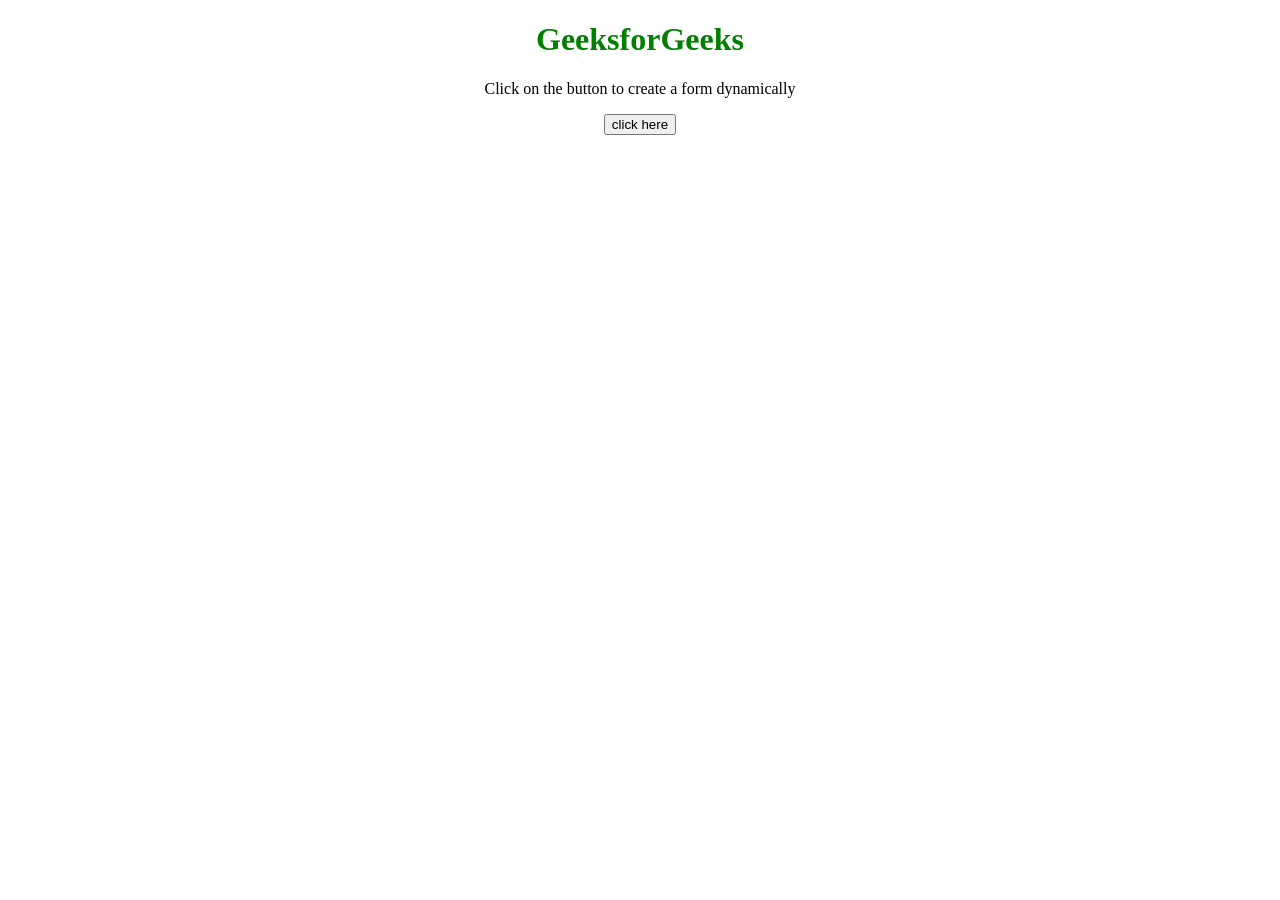
==== index.html @ 4e69ecd4 "host test" ====
<!DOCTYPE html>
<html>
    <head>
        <title>
            Create a Form Dynamically with 
            the JavaScript
        </title>
    </head>
    <body style="text-align: center;">
        <h1 style="color: green;">
            GeeksforGeeks
        </h1>
        <p>
          Click on the button to create
          a form dynamically
        </p>
        <button onClick="GFG_Fun()">
            click here
        </button>
        <p id="GFG_DOWN"></p>
 <script>
    var down = document.getElementById("GFG_DOWN");
          
    // Create a break line element
    var br = document.createElement("br"); 
    function GFG_Fun() {
              
    // Create a form dynamically
    var form = document.createElement("form");
    form.setAttribute("method", "post");
    form.setAttribute("action", "submit.php");

    // Create an input element for Full Name
    var FN = document.createElement("input");
    FN.setAttribute("type", "text");
    FN.setAttribute("name", "FullName");
    FN.setAttribute("placeholder", "Full Name");

     // Create an input element for date of birth
     var DOB = document.createElement("input");
     DOB.setAttribute("type", "text");
     DOB.setAttribute("name", "dob");
     DOB.setAttribute("placeholder", "DOB");

     // Create an input element for emailID
     var EID = document.createElement("input");
     EID.setAttribute("type", "text");
     EID.setAttribute("name", "emailID");
     EID.setAttribute("placeholder", "E-Mail ID");

      // Create an input element for password
      var PWD = document.createElement("input");
      PWD.setAttribute("type", "password");
      PWD.setAttribute("name", "password");
      PWD.setAttribute("placeholder", "Password");

       // Create an input element for retype-password
       var RPWD = document.createElement("input");
       RPWD.setAttribute("type", "password");
       RPWD.setAttribute("name", "reTypePassword");
       RPWD.setAttribute("placeholder", "ReEnter Password");

                // create a submit button
                var s = document.createElement("input");
                s.setAttribute("type", "submit");
                s.setAttribute("value", "Submit");
                
                // Append the full name input to the form
                form.appendChild(FN); 
                
                // Inserting a line break
                form.appendChild(br.cloneNode()); 
                
                // Append the DOB to the form
                form.appendChild(DOB); 
                form.appendChild(br.cloneNode()); 
                
                // Append the emailID to the form
                form.appendChild(EID); 
                form.appendChild(br.cloneNode()); 
                
                // Append the Password to the form
                form.appendChild(PWD); 
                form.appendChild(br.cloneNode()); 
                
                // Append the ReEnterPassword to the form
                form.appendChild(RPWD); 
                form.appendChild(br.cloneNode()); 
                
                // Append the submit button to the form
                form.appendChild(s); 

                document.getElementsByTagName("body")[0]
               .appendChild(form);
            }
        </script>
    </body>
</html>
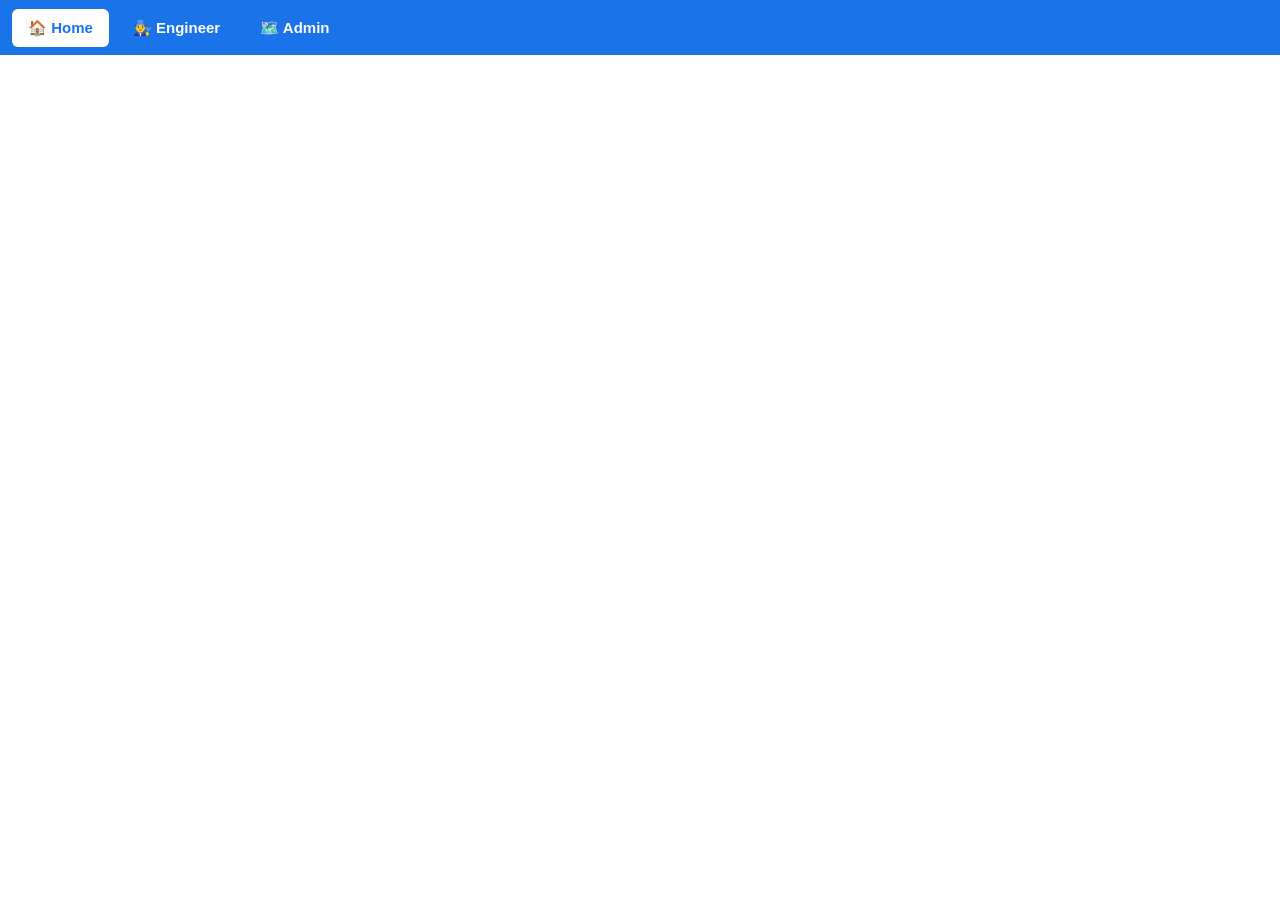
==== commit 36d42911: "Refactor index.html with new layout and navigation Updated the HTML structure to include a new title" ====
--- a/index.html
+++ b/index.html
@@ -1,98 +1,137 @@
 <!DOCTYPE html>
 <html>
-    <head>
-        <title>
-            Create a Form Dynamically with 
-            the JavaScript
-        </title>
-    </head>
-    <body style="text-align: center;">
-        <h1 style="color: green;">
-            GeeksforGeeks
-        </h1>
-        <p>
-          Click on the button to create
-          a form dynamically
-        </p>
-        <button onClick="GFG_Fun()">
-            click here
-        </button>
-        <p id="GFG_DOWN"></p>
- <script>
-    var down = document.getElementById("GFG_DOWN");
-          
-    // Create a break line element
-    var br = document.createElement("br"); 
-    function GFG_Fun() {
-              
-    // Create a form dynamically
-    var form = document.createElement("form");
-    form.setAttribute("method", "post");
-    form.setAttribute("action", "submit.php");
+<head>
+  <meta charset="UTF-8">
+  <meta name="viewport" content="width=device-width, initial-scale=1.0">
 
-    // Create an input element for Full Name
-    var FN = document.createElement("input");
-    FN.setAttribute("type", "text");
-    FN.setAttribute("name", "FullName");
-    FN.setAttribute("placeholder", "Full Name");
+  <title>Engineer Application</title>
 
-     // Create an input element for date of birth
-     var DOB = document.createElement("input");
-     DOB.setAttribute("type", "text");
-     DOB.setAttribute("name", "dob");
-     DOB.setAttribute("placeholder", "DOB");
+  <style>
+    * {
+      box-sizing: border-box;
+    }
 
-     // Create an input element for emailID
-     var EID = document.createElement("input");
-     EID.setAttribute("type", "text");
-     EID.setAttribute("name", "emailID");
-     EID.setAttribute("placeholder", "E-Mail ID");
+    html, body {
+      margin: 0;
+      width: 100%;
+      height: 100%;
+      font-family: Arial, sans-serif;
+      overflow: hidden;
+    }
 
-      // Create an input element for password
-      var PWD = document.createElement("input");
-      PWD.setAttribute("type", "password");
-      PWD.setAttribute("name", "password");
-      PWD.setAttribute("placeholder", "Password");
+    /* MENU */
+    .menu {
+      height: 55px;
+      display: flex;
+      align-items: center;
+      gap: 8px;
+      padding: 8px 12px;
+      background: #1a73e8;
+    }
 
-       // Create an input element for retype-password
-       var RPWD = document.createElement("input");
-       RPWD.setAttribute("type", "password");
-       RPWD.setAttribute("name", "reTypePassword");
-       RPWD.setAttribute("placeholder", "ReEnter Password");
+    .menu button {
+      border: none;
+      background: transparent;
+      color: white;
+      padding: 10px 16px;
+      font-size: 15px;
+      font-weight: bold;
+      border-radius: 6px;
+      cursor: pointer;
+    }
 
-                // create a submit button
-                var s = document.createElement("input");
-                s.setAttribute("type", "submit");
-                s.setAttribute("value", "Submit");
-                
-                // Append the full name input to the form
-                form.appendChild(FN); 
-                
-                // Inserting a line break
-                form.appendChild(br.cloneNode()); 
-                
-                // Append the DOB to the form
-                form.appendChild(DOB); 
-                form.appendChild(br.cloneNode()); 
-                
-                // Append the emailID to the form
-                form.appendChild(EID); 
-                form.appendChild(br.cloneNode()); 
-                
-                // Append the Password to the form
-                form.appendChild(PWD); 
-                form.appendChild(br.cloneNode()); 
-                
-                // Append the ReEnterPassword to the form
-                form.appendChild(RPWD); 
-                form.appendChild(br.cloneNode()); 
-                
-                // Append the submit button to the form
-                form.appendChild(s); 
+    .menu button:hover {
+      background: rgba(255,255,255,0.18);
+    }
 
-                document.getElementsByTagName("body")[0]
-               .appendChild(form);
-            }
-        </script>
-    </body>
-</html>+    .menu button.active {
+      background: white;
+      color: #1a73e8;
+    }
+
+    /* CONTENT */
+    .content {
+      height: calc(100vh - 55px);
+      width: 100%;
+    }
+
+    iframe {
+      width: 100%;
+      height: 100%;
+      border: none;
+      display: block;
+    }
+  </style>
+</head>
+
+<body>
+
+  <div class="menu">
+
+    <button
+      class="active"
+      onclick="openPage('home', this)">
+      🏠 Home
+    </button>
+
+    <button
+      onclick="openPage('engineer', this)">
+      👨‍🔧 Engineer
+    </button>
+
+    <button
+      onclick="openPage('admin', this)">
+      🗺️ Admin
+    </button>
+
+  </div>
+
+  <div class="content">
+
+    <iframe
+      id="appFrame"
+      allow="geolocation; camera; microphone"
+      src="https://mithunmanna.weebly.com/">
+    </iframe>
+
+  </div>
+
+  <script>
+
+    const APP_URL =
+      "https://script.google.com/macros/s/AKfycbzCFSk-kVz2PuRBVNk_RPzk_fNElhBmE4TzwCPJApzEPjPF7n536Ap1dIGveIYdq7oS/exec";
+
+    function openPage(page, button) {
+
+      const frame =
+        document.getElementById("appFrame");
+
+      let url = APP_URL;
+
+      if (page === "home") {
+        url = APP_URL;
+      }
+
+      if (page === "engineer") {
+        url = APP_URL + "?page=index";
+      }
+
+      if (page === "admin") {
+        url = APP_URL + "?page=admin";
+      }
+
+      frame.src = url;
+
+      document
+        .querySelectorAll(".menu button")
+        .forEach(function(btn) {
+          btn.classList.remove("active");
+        });
+
+      button.classList.add("active");
+    }
+
+  </script>
+
+</body>
+</html>
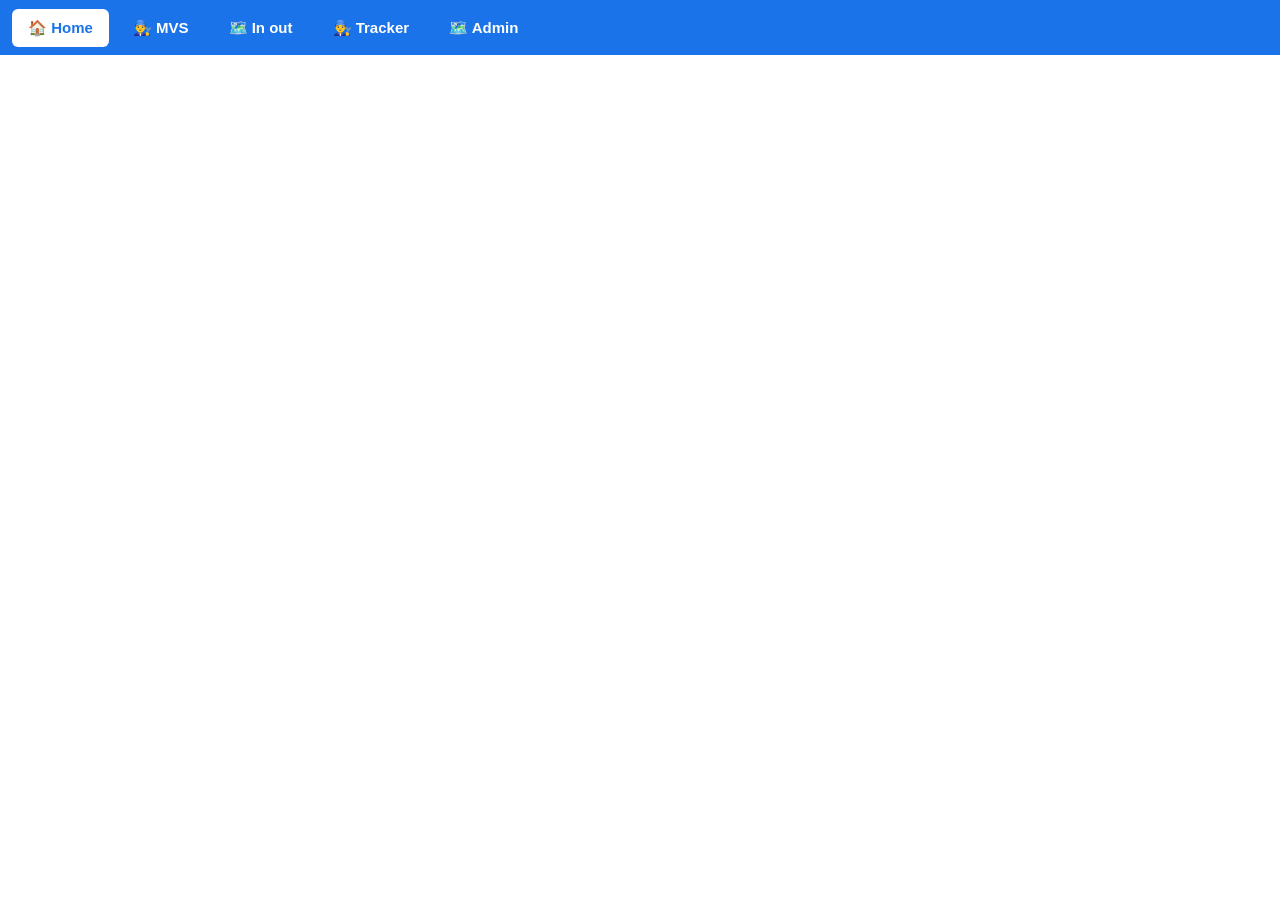
==== commit bda9a65c: "Refactor index.html with new menu options and URLs" ====
--- a/index.html
+++ b/index.html
@@ -61,6 +61,16 @@
       border: none;
       display: block;
     }
+	
+#footer,
+.wsite-footer {
+    display: none !important;
+}
+
+#main {
+    min-height: 100vh !important;
+}
+
   </style>
 </head>
 
@@ -75,8 +85,18 @@
     </button>
 
     <button
-      onclick="openPage('engineer', this)">
-      👨‍🔧 Engineer
+      onclick="openPage('mvs', this)">
+      👨‍🔧 MVS
+    </button>
+
+    <button
+      onclick="openPage('inout', this)">
+      🗺️ In out
+    </button>
+	
+	 <button
+      onclick="openPage('tracker', this)">
+      👨‍🔧 Tracker
     </button>
 
     <button
@@ -91,15 +111,26 @@
     <iframe
       id="appFrame"
       allow="geolocation; camera; microphone"
-      src="https://mithunmanna.weebly.com/">
+      src="https://script.google.com/macros/s/AKfycby2uLha-AAkXBoEv7QlvRugE1cRj81Uv3CBt8N4BIVzgt4SMb9zkL7noU0UjzNnebi3/exec">
     </iframe>
 
   </div>
 
   <script>
 
+    /* GOOGLE APPS SCRIPT URLS */
+
     const APP_URL =
-      "https://script.google.com/macros/s/AKfycbzCFSk-kVz2PuRBVNk_RPzk_fNElhBmE4TzwCPJApzEPjPF7n536Ap1dIGveIYdq7oS/exec";
+      "https://script.google.com/macros/s/AKfycby2uLha-AAkXBoEv7QlvRugE1cRj81Uv3CBt8N4BIVzgt4SMb9zkL7noU0UjzNnebi3/exec";
+
+    const APP_URL2 =
+      "https://script.google.com/macros/s/AKfycbxXA4w-zhbu8YufoxJaA1e5o8w9FoexbzCSQ-9C9x5IFQBfUGc2QxlH4vFZ0dMHqTi5/exec";
+
+    const APP_URL3 =
+      "https://script.google.com/macros/s/AKfycbx0GmXAJ5ldOp3HK9eDTyTxvKZyHud3R6wZLB6hYGphZbNWFfhOavQ3KhbIu2rk6WstXw/exec";
+
+
+    /* OPEN PAGE */
 
     function openPage(page, button) {
 
@@ -108,19 +139,48 @@
 
       let url = APP_URL;
 
+
+      /* HOME */
+
       if (page === "home") {
         url = APP_URL;
       }
 
-      if (page === "engineer") {
-        url = APP_URL + "?page=index";
+
+      /* MVS */
+
+      else if (page === "mvs") {
+        url = APP_URL;
       }
 
-      if (page === "admin") {
-        url = APP_URL + "?page=admin";
+
+      /* IN / OUT */
+
+      else if (page === "inout") {
+        url = APP_URL2;
       }
 
+
+      /* TRACKER */
+
+      else if (page === "tracker") {
+        url = APP_URL3;
+      }
+
+
+      /* ADMIN */
+
+      else if (page === "admin") {
+        url = APP_URL3 + "?page=admin";
+      }
+
+
+      /* LOAD IFRAME */
+
       frame.src = url;
+
+
+      /* ACTIVE MENU */
 
       document
         .querySelectorAll(".menu button")
@@ -128,9 +188,10 @@
           btn.classList.remove("active");
         });
 
+
       button.classList.add("active");
+
     }
-
   </script>
 
 </body>
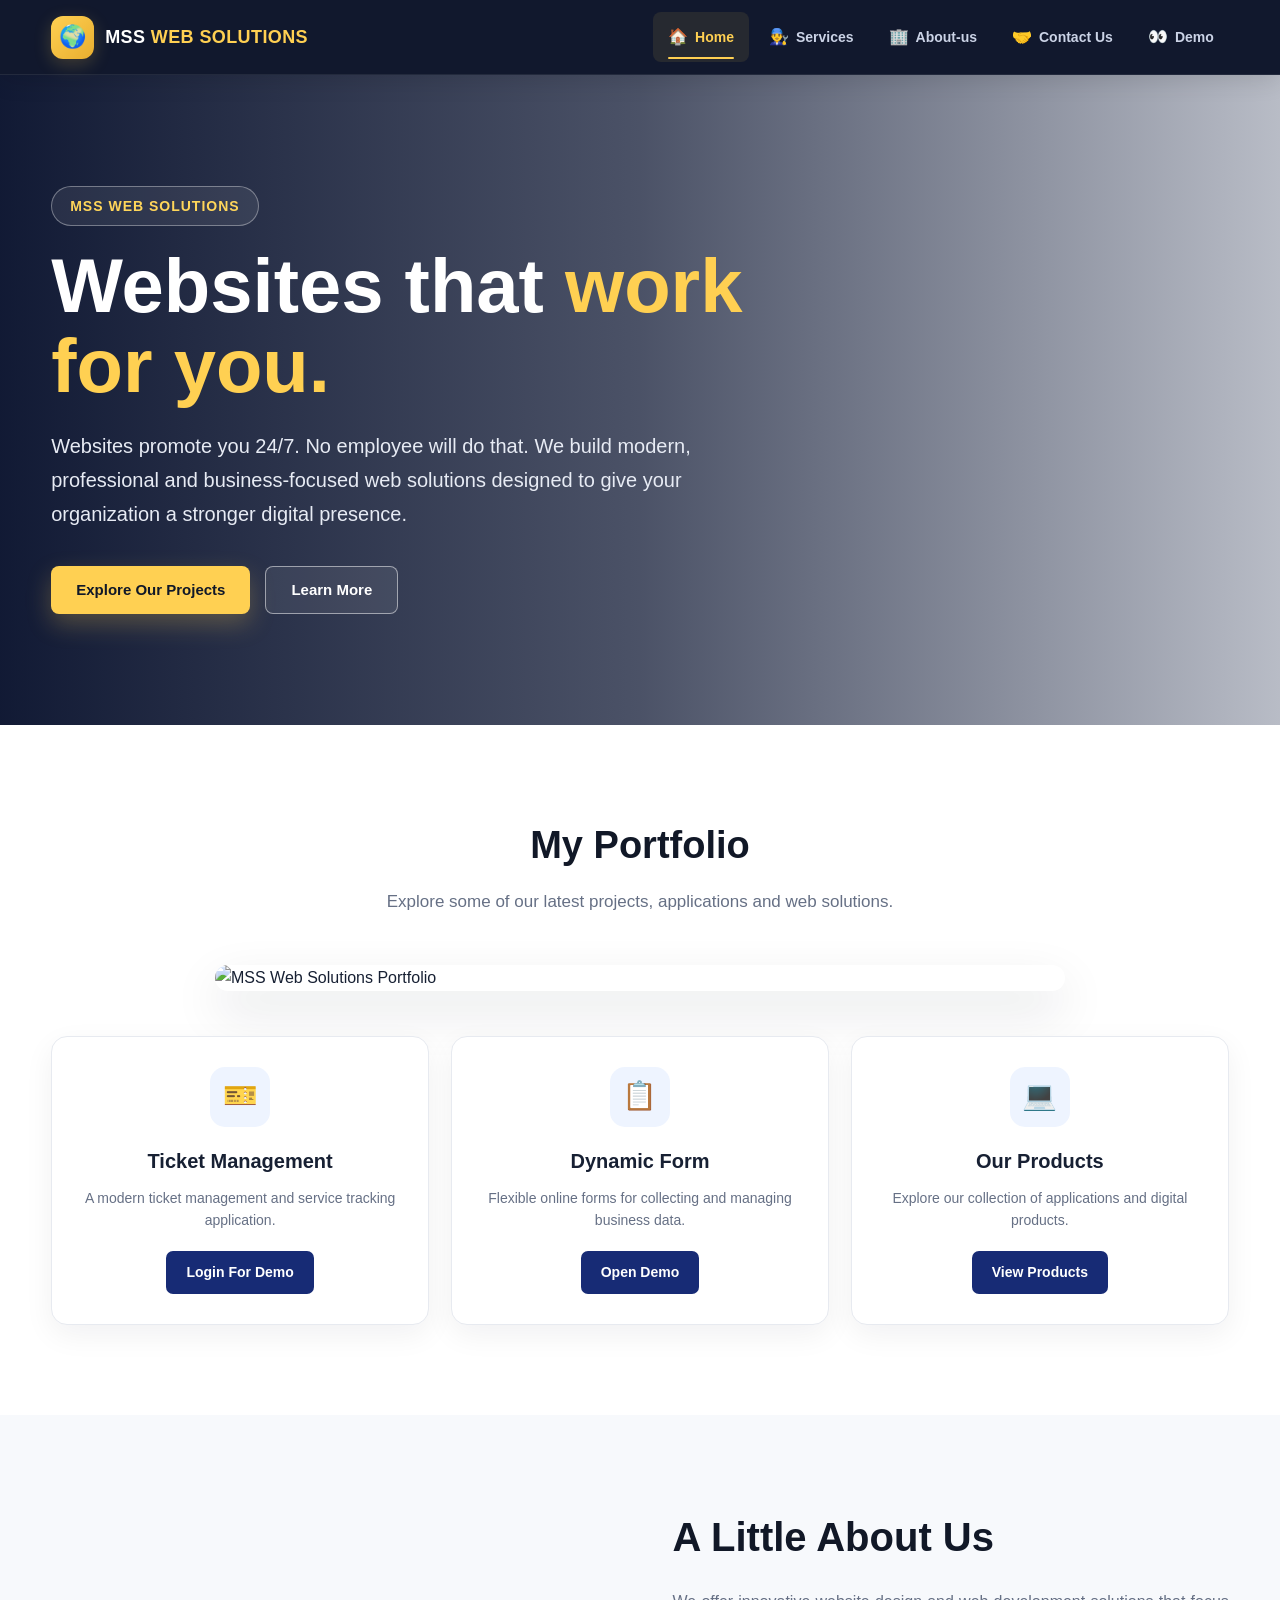
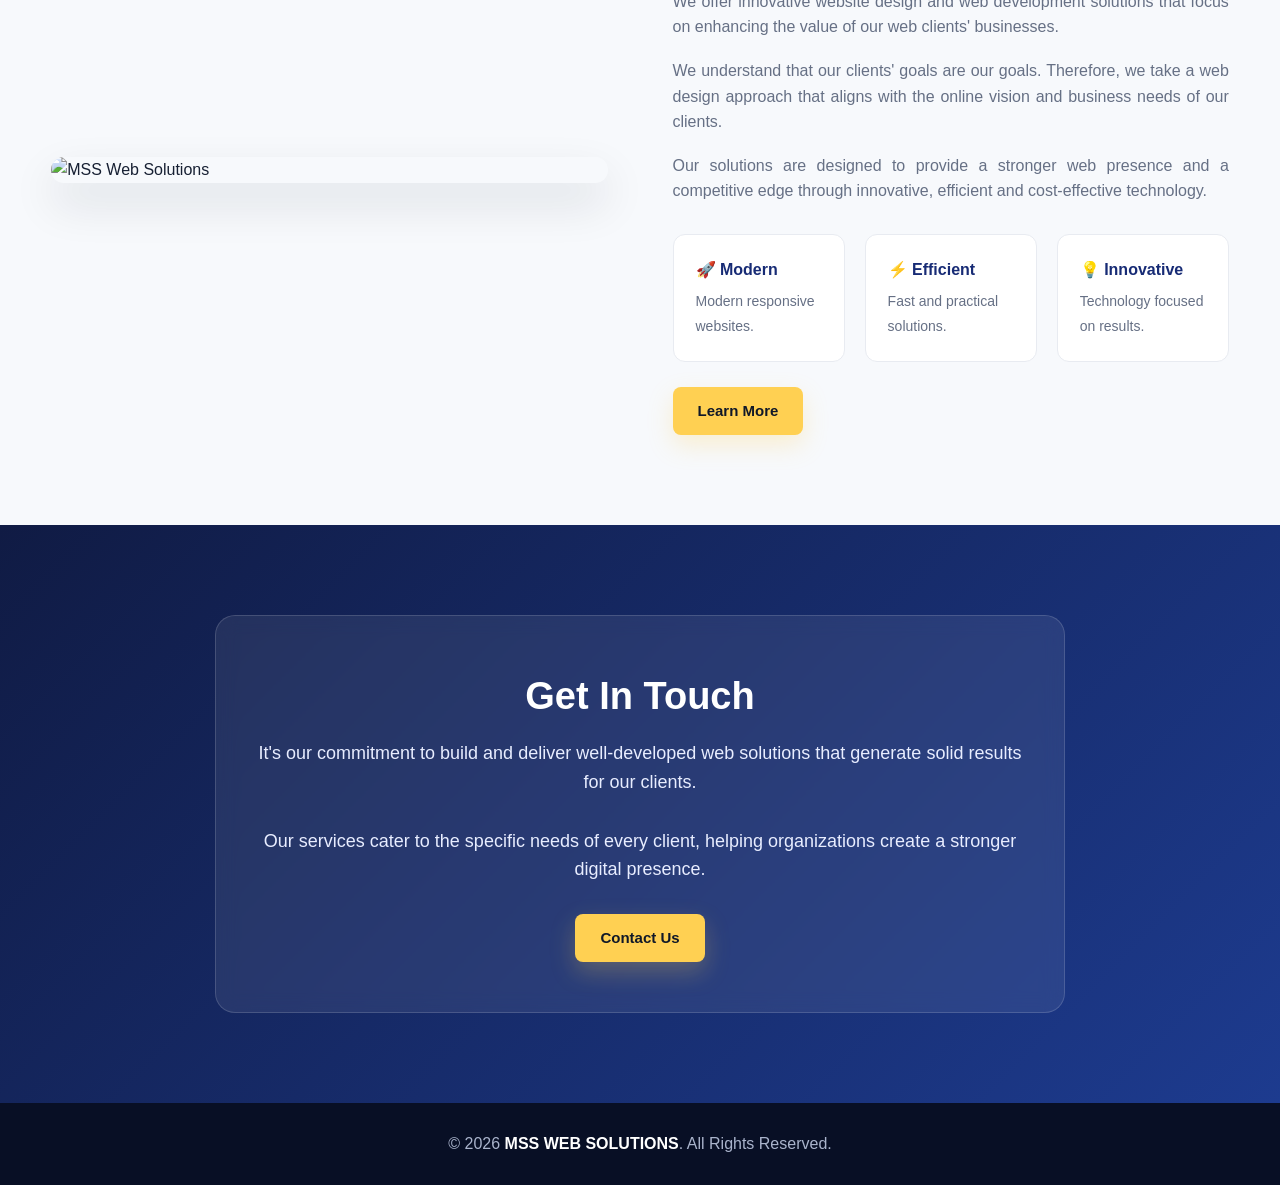
==== commit 4fbb1627: "Add files via upload" ====
--- a/index.html
+++ b/index.html
@@ -1,198 +1,416 @@
 <!DOCTYPE html>
-<html>
+<html lang="en">
+
 <head>
-  <meta charset="UTF-8">
-  <meta name="viewport" content="width=device-width, initial-scale=1.0">
-
-  <title>Engineer Application</title>
-
-  <style>
-    * {
-      box-sizing: border-box;
-    }
-
-    html, body {
-      margin: 0;
-      width: 100%;
-      height: 100%;
-      font-family: Arial, sans-serif;
-      overflow: hidden;
-    }
-
-    /* MENU */
-    .menu {
-      height: 55px;
-      display: flex;
-      align-items: center;
-      gap: 8px;
-      padding: 8px 12px;
-      background: #1a73e8;
-    }
-
-    .menu button {
-      border: none;
-      background: transparent;
-      color: white;
-      padding: 10px 16px;
-      font-size: 15px;
-      font-weight: bold;
-      border-radius: 6px;
-      cursor: pointer;
-    }
-
-    .menu button:hover {
-      background: rgba(255,255,255,0.18);
-    }
-
-    .menu button.active {
-      background: white;
-      color: #1a73e8;
-    }
-
-    /* CONTENT */
-    .content {
-      height: calc(100vh - 55px);
-      width: 100%;
-    }
-
-    iframe {
-      width: 100%;
-      height: 100%;
-      border: none;
-      display: block;
-    }
-	
-#footer,
-.wsite-footer {
-    display: none !important;
-}
-
-#main {
-    min-height: 100vh !important;
-}
-
-  </style>
+    <meta charset="UTF-8">
+
+    <meta name="viewport"
+          content="width=device-width, initial-scale=1.0">
+
+    <meta name="description"
+          content="MSS Web Solutions - Professional website design, web development and business solutions.">
+
+    <title>MSS WEB SOLUTIONS</title>
+
+    <link rel="stylesheet" href="style.css">
+
+    <style>
+
+
+    </style>
+
 </head>
 
+
 <body>
 
-  <div class="menu">
-
-    <button
-      class="active"
-      onclick="openPage('home', this)">
-      🏠 Home
-    </button>
-
-    <button
-      onclick="openPage('mvs', this)">
-      👨‍🔧 MVS
-    </button>
-
-    <button
-      onclick="openPage('inout', this)">
-      🗺️ In out
-    </button>
-	
-	 <button
-      onclick="openPage('tracker', this)">
-      👨‍🔧 Tracker
-    </button>
-
-    <button
-      onclick="openPage('admin', this)">
-      🗺️ Admin
-    </button>
-
-  </div>
-
-  <div class="content">
-
-    <iframe
-      id="appFrame"
-      allow="geolocation; camera; microphone"
-      src="https://script.google.com/macros/s/AKfycby2uLha-AAkXBoEv7QlvRugE1cRj81Uv3CBt8N4BIVzgt4SMb9zkL7noU0UjzNnebi3/exec">
-    </iframe>
-
-  </div>
-
-  <script>
-
-    /* GOOGLE APPS SCRIPT URLS */
-
-    const APP_URL =
-      "https://script.google.com/macros/s/AKfycby2uLha-AAkXBoEv7QlvRugE1cRj81Uv3CBt8N4BIVzgt4SMb9zkL7noU0UjzNnebi3/exec";
-
-    const APP_URL2 =
-      "https://script.google.com/macros/s/AKfycbxXA4w-zhbu8YufoxJaA1e5o8w9FoexbzCSQ-9C9x5IFQBfUGc2QxlH4vFZ0dMHqTi5/exec";
-
-    const APP_URL3 =
-      "https://script.google.com/macros/s/AKfycbx0GmXAJ5ldOp3HK9eDTyTxvKZyHud3R6wZLB6hYGphZbNWFfhOavQ3KhbIu2rk6WstXw/exec";
-
-
-    /* OPEN PAGE */
-
-    function openPage(page, button) {
-
-      const frame =
-        document.getElementById("appFrame");
-
-      let url = APP_URL;
-
-
-      /* HOME */
-
-      if (page === "home") {
-        url = APP_URL;
-      }
-
-
-      /* MVS */
-
-      else if (page === "mvs") {
-        url = APP_URL;
-      }
-
-
-      /* IN / OUT */
-
-      else if (page === "inout") {
-        url = APP_URL2;
-      }
-
-
-      /* TRACKER */
-
-      else if (page === "tracker") {
-        url = APP_URL3;
-      }
-
-
-      /* ADMIN */
-
-      else if (page === "admin") {
-        url = APP_URL3 + "?page=admin";
-      }
-
-
-      /* LOAD IFRAME */
-
-      frame.src = url;
-
-
-      /* ACTIVE MENU */
-
-      document
-        .querySelectorAll(".menu button")
-        .forEach(function(btn) {
-          btn.classList.remove("active");
-        });
-
-
-      button.classList.add("active");
-
-    }
-  </script>
+
+    <!-- =====================================================
+         REUSABLE HEADER
+    ====================================================== -->
+
+    <div id="header"></div>
+
+
+
+    <!-- =====================================================
+         HERO
+    ====================================================== -->
+
+    <section class="hero">
+
+        <div class="container">
+
+            <div class="hero-content">
+
+                <div class="hero-badge">
+                    MSS WEB SOLUTIONS
+                </div>
+
+
+                <h1>
+                    Websites that
+                    <span>work for you.</span>
+                </h1>
+
+
+                <p>
+                    Websites promote you 24/7.
+                    No employee will do that.
+                    We build modern, professional and
+                    business-focused web solutions designed
+                    to give your organization a stronger
+                    digital presence.
+                </p>
+
+
+                <div class="hero-buttons">
+
+                    <a href="demo.html"
+                       class="btn btn-primary">
+                        Explore Our Projects
+                    </a>
+
+
+                    <a href="about-us.html"
+                       class="btn btn-outline">
+                        Learn More
+                    </a>
+
+                </div>
+
+            </div>
+
+        </div>
+
+    </section>
+
+
+
+    <!-- =====================================================
+         PORTFOLIO
+    ====================================================== -->
+
+    <section class="section portfolio-section">
+
+        <div class="container">
+
+            <h2 class="section-title">
+                My Portfolio
+            </h2>
+
+            <p class="section-subtitle">
+                Explore some of our latest projects,
+                applications and web solutions.
+            </p>
+
+
+            <div class="portfolio-image">
+
+                <img
+                    src="image/portfolio_orig.png"
+                    alt="MSS Web Solutions Portfolio">
+
+            </div>
+
+
+
+            <!-- DEMO PROJECTS -->
+
+            <div class="demo-grid">
+
+
+                <!-- CARD 1 -->
+
+                <div class="demo-card">
+
+                    <div class="demo-icon">
+                        🎫
+                    </div>
+
+                    <h3>
+                        Ticket Management
+                    </h3>
+
+                    <p>
+                        A modern ticket management
+                        and service tracking application.
+                    </p>
+
+                    <a
+                        href="https://script.google.com/macros/s/AKfycbx_paCUG1g4OAY_qJPBGZ_1xgn44kQb3MqLQiiMKMNWwtbLwZ6a27zWkdLfBivxWZ7l/exec"
+                        target="_blank"
+                        class="card-button">
+
+                        Login For Demo
+
+                    </a>
+
+                </div>
+
+
+
+                <!-- CARD 2 -->
+
+                <div class="demo-card">
+
+                    <div class="demo-icon">
+                        📋
+                    </div>
+
+                    <h3>
+                        Dynamic Form
+                    </h3>
+
+                    <p>
+                        Flexible online forms for
+                        collecting and managing business data.
+                    </p>
+
+                    <a
+                        href="https://script.google.com/macros/s/AKfycbzYdtJ-lycZxyb3I-Ac0N8Gx-kIE4yOjhbd7io0d6YU0l2UWSUFnc97URcF6TeQogpp/exec"
+                        target="_blank"
+                        class="card-button">
+
+                        Open Demo
+
+                    </a>
+
+                </div>
+
+
+
+                <!-- CARD 3 -->
+
+                <div class="demo-card">
+
+                    <div class="demo-icon">
+                        💻
+                    </div>
+
+                    <h3>
+                        Our Products
+                    </h3>
+
+                    <p>
+                        Explore our collection of
+                        applications and digital products.
+                    </p>
+
+                    <a
+                        href="https://mithun98361367.github.io/main/"
+                        target="_blank"
+                        class="card-button">
+
+                        View Products
+
+                    </a>
+
+                </div>
+
+
+            </div>
+
+        </div>
+
+    </section>
+
+
+
+    <!-- =====================================================
+         ABOUT
+    ====================================================== -->
+
+    <section class="section about-section">
+
+        <div class="container">
+
+            <div class="about-grid">
+
+
+                <div class="about-image">
+
+                    <img
+                        src="image/tell.png"
+                        alt="MSS Web Solutions">
+
+                </div>
+
+
+
+                <div class="about-content">
+
+                    <h2>
+                        A Little About Us
+                    </h2>
+
+
+                    <p>
+                        We offer innovative website design
+                        and web development solutions that
+                        focus on enhancing the value of our
+                        web clients' businesses.
+                    </p>
+
+
+                    <p>
+                        We understand that our clients'
+                        goals are our goals. Therefore, we
+                        take a web design approach that
+                        aligns with the online vision and
+                        business needs of our clients.
+                    </p>
+
+
+                    <p>
+                        Our solutions are designed to provide
+                        a stronger web presence and a
+                        competitive edge through innovative,
+                        efficient and cost-effective technology.
+                    </p>
+
+
+
+                    <div class="features">
+
+                        <div class="feature">
+
+                            <strong>
+                                🚀 Modern
+                            </strong>
+
+                            <span>
+                                Modern responsive websites.
+                            </span>
+
+                        </div>
+
+
+                        <div class="feature">
+
+                            <strong>
+                                ⚡ Efficient
+                            </strong>
+
+                            <span>
+                                Fast and practical solutions.
+                            </span>
+
+                        </div>
+
+
+                        <div class="feature">
+
+                            <strong>
+                                💡 Innovative
+                            </strong>
+
+                            <span>
+                                Technology focused on results.
+                            </span>
+
+                        </div>
+
+                    </div>
+
+
+                    <br>
+
+
+                    <a
+                        href="about-us.html"
+                        class="btn btn-primary">
+
+                        Learn More
+
+                    </a>
+
+                </div>
+
+            </div>
+
+        </div>
+
+    </section>
+
+
+
+    <!-- =====================================================
+         CONTACT
+    ====================================================== -->
+
+    <section class="section contact-section">
+
+        <div class="container">
+
+            <div class="contact-box">
+
+                <h2 class="section-title">
+                    Get In Touch
+                </h2>
+
+
+                <p>
+                    It's our commitment to build and deliver
+                    well-developed web solutions that generate
+                    solid results for our clients.
+                </p>
+
+
+                <p>
+                    Our services cater to the specific needs
+                    of every client, helping organizations
+                    create a stronger digital presence.
+                </p>
+
+
+                <a
+                    href="contact.html"
+                    class="btn btn-primary">
+
+                    Contact Us
+
+                </a>
+
+            </div>
+
+        </div>
+
+    </section>
+
+
+
+    <!-- =====================================================
+         FOOTER
+    ====================================================== -->
+
+    <footer>
+
+        <p>
+            © <span id="year"></span>
+            <strong>MSS WEB SOLUTIONS</strong>.
+            All Rights Reserved.
+        </p>
+
+    </footer>
+
+
+
+    <!-- =====================================================
+         REUSABLE HEADER COMPONENT
+    ====================================================== -->
+
+    <script src="header.js"></script>
+
+
+    <script>
+
+        document.getElementById("year").textContent =
+            new Date().getFullYear();
+
+    </script>
+
 
 </body>
+
 </html>
--- a/style.css
+++ b/style.css
@@ -0,0 +1,1143 @@
+/* =========================================================
+   MSS WEB SOLUTIONS HEADER
+========================================================= */
+
+#header {
+    position: relative;
+    z-index: 9999;
+}
+
+
+/* =========================================================
+   HEADER
+========================================================= */
+
+.header {
+    width: 100%;
+
+    position: sticky;
+    top: 0;
+
+    background:
+        rgba(8, 15, 37, 0.96);
+
+    border-bottom:
+        1px solid rgba(255,255,255,.08);
+
+    backdrop-filter: blur(12px);
+
+    box-shadow:
+        0 5px 25px rgba(0,0,0,.12);
+}
+
+
+.header-inner {
+
+    width: min(1180px, 92%);
+
+    min-height: 74px;
+
+    margin: auto;
+
+    display: flex;
+
+    align-items: center;
+
+    justify-content: space-between;
+
+    gap: 30px;
+}
+
+
+/* =========================================================
+   LOGO
+========================================================= */
+
+.logo {
+
+    display: flex;
+
+    align-items: center;
+
+    gap: 11px;
+
+    color: white;
+
+    font-size: 18px;
+
+    font-weight: 700;
+
+    white-space: nowrap;
+
+    text-decoration: none;
+}
+
+
+.logo-icon {
+
+    width: 43px;
+    height: 43px;
+
+    display: flex;
+
+    align-items: center;
+    justify-content: center;
+
+    border-radius: 12px;
+
+    background:
+        linear-gradient(
+            135deg,
+            #ffd052,
+            #e8ae2f
+        );
+
+    font-size: 22px;
+
+    box-shadow:
+        0 5px 18px rgba(255,208,82,.20);
+}
+
+
+.logo-text {
+
+    letter-spacing: .4px;
+}
+
+
+.logo-text strong {
+
+    color: #ffd052;
+
+    font-weight: 800;
+}
+
+
+/* =========================================================
+   DESKTOP NAV
+========================================================= */
+
+.desktop-nav {
+
+    display: flex;
+
+    align-items: center;
+
+    gap: 5px;
+}
+
+
+.desktop-nav a {
+
+    position: relative;
+
+    display: flex;
+
+    align-items: center;
+
+    gap: 7px;
+
+    padding: 12px 15px;
+
+    color: #cbd3e6;
+
+    font-size: 14px;
+
+    font-weight: 600;
+
+    border-radius: 8px;
+
+    transition:
+        color .25s ease,
+        background .25s ease;
+}
+
+
+.desktop-nav a span {
+
+    font-size: 16px;
+}
+
+
+.desktop-nav a:hover {
+
+    color: white;
+
+    background:
+        rgba(255,255,255,.08);
+}
+
+
+/* ACTIVE */
+
+.desktop-nav a.active {
+
+    color: #ffd052;
+
+    background:
+        rgba(255,208,82,.09);
+}
+
+
+.desktop-nav a.active::after {
+
+    content: "";
+
+    position: absolute;
+
+    left: 15px;
+    right: 15px;
+
+    bottom: 3px;
+
+    height: 2px;
+
+    border-radius: 10px;
+
+    background: #ffd052;
+}
+
+
+/* =========================================================
+   MOBILE BUTTON
+========================================================= */
+
+.mobile-menu-btn {
+
+    display: none;
+
+    width: 44px;
+    height: 44px;
+
+    border: 0;
+
+    border-radius: 10px;
+
+    background:
+        rgba(255,255,255,.08);
+
+    cursor: pointer;
+
+    padding: 10px;
+
+    flex-direction: column;
+
+    justify-content: center;
+
+    gap: 5px;
+}
+
+
+.mobile-menu-btn span {
+
+    display: block;
+
+    width: 23px;
+
+    height: 2px;
+
+    margin: auto;
+
+    border-radius: 10px;
+
+    background: white;
+
+    transition:
+        transform .25s ease,
+        opacity .25s ease;
+}
+
+
+/* Hamburger -> X */
+
+.mobile-menu-btn.open span:nth-child(1) {
+
+    transform:
+        translateY(7px)
+        rotate(45deg);
+}
+
+
+.mobile-menu-btn.open span:nth-child(2) {
+
+    opacity: 0;
+}
+
+
+.mobile-menu-btn.open span:nth-child(3) {
+
+    transform:
+        translateY(-7px)
+        rotate(-45deg);
+}
+
+
+/* =========================================================
+   MOBILE NAV
+========================================================= */
+
+.mobile-nav {
+
+    display: none;
+
+    position: fixed;
+
+    top: 74px;
+
+    left: 0;
+    right: 0;
+
+    background:
+        rgba(8,15,37,.98);
+
+    border-top:
+        1px solid rgba(255,255,255,.08);
+
+    box-shadow:
+        0 15px 35px rgba(0,0,0,.25);
+
+    transform:
+        translateY(-15px);
+
+    opacity: 0;
+
+    visibility: hidden;
+
+    transition:
+        opacity .25s ease,
+        transform .25s ease,
+        visibility .25s ease;
+}
+
+
+.mobile-nav.show {
+
+    display: block;
+
+    transform:
+        translateY(0);
+
+    opacity: 1;
+
+    visibility: visible;
+}
+
+
+.mobile-nav-inner {
+
+    width: min(1180px, 92%);
+
+    margin: auto;
+
+    padding: 10px 0 15px;
+}
+
+
+.mobile-nav a {
+
+    display: flex;
+
+    align-items: center;
+
+    gap: 14px;
+
+    padding: 15px 14px;
+
+    margin: 3px 0;
+
+    border-radius: 10px;
+
+    color: #d7deef;
+
+    font-size: 15px;
+
+    font-weight: 600;
+
+    transition:
+        background .2s ease,
+        color .2s ease;
+}
+
+
+.mobile-nav a:hover {
+
+    color: white;
+
+    background:
+        rgba(255,255,255,.07);
+}
+
+
+.mobile-nav a.active {
+
+    color: #ffd052;
+
+    background:
+        rgba(255,208,82,.10);
+}
+
+
+.mobile-icon {
+
+    width: 32px;
+    height: 32px;
+
+    display: flex;
+
+    align-items: center;
+    justify-content: center;
+
+    border-radius: 8px;
+
+    background:
+        rgba(255,255,255,.07);
+
+    font-size: 17px;
+}
+
+
+/* =========================================================
+   TABLET
+========================================================= */
+
+@media (max-width: 950px) {
+
+    .desktop-nav a {
+
+        padding: 10px 10px;
+
+        font-size: 13px;
+    }
+
+    .desktop-nav a span {
+
+        font-size: 14px;
+    }
+
+}
+
+
+/* =========================================================
+   MOBILE
+========================================================= */
+
+@media (max-width: 850px) {
+
+    .header-inner {
+
+        min-height: 68px;
+    }
+
+
+    .desktop-nav {
+
+        display: none;
+    }
+
+
+    .mobile-menu-btn {
+
+        display: flex;
+    }
+
+
+    .mobile-nav {
+
+        top: 68px;
+    }
+
+
+    .logo {
+
+        font-size: 16px;
+    }
+
+
+    .logo-icon {
+
+        width: 39px;
+        height: 39px;
+
+        font-size: 20px;
+    }
+
+}
+
+
+/* =========================================================
+   SMALL MOBILE
+========================================================= */
+
+@media (max-width: 430px) {
+
+    .header-inner {
+
+        width: 94%;
+    }
+
+
+    .logo-text {
+
+        font-size: 14px;
+    }
+
+
+    .logo-icon {
+
+        width: 36px;
+        height: 36px;
+
+        font-size: 18px;
+    }
+
+
+    .mobile-menu-btn {
+
+        width: 41px;
+        height: 41px;
+    }
+
+}
+
+
+
+
+
+
+
+        /* =====================================================
+           GLOBAL
+        ===================================================== */
+
+        * {
+            box-sizing: border-box;
+            margin: 0;
+            padding: 0;
+        }
+
+        html {
+            scroll-behavior: smooth;
+        }
+
+        body {
+            font-family:
+                "Segoe UI",
+                Arial,
+                Helvetica,
+                sans-serif;
+
+            background: #f5f7fb;
+            color: #172033;
+            line-height: 1.6;
+            overflow-x: hidden;
+        }
+
+        a {
+            text-decoration: none;
+        }
+
+        img {
+            max-width: 100%;
+            display: block;
+        }
+
+
+        /* =====================================================
+           HEADER
+        ===================================================== */
+
+        #header {
+            width: 100%;
+            position: relative;
+            z-index: 1000;
+        }
+
+
+        /* =====================================================
+           COMMON CONTAINER
+        ===================================================== */
+
+        .container {
+            width: min(1180px, 92%);
+            margin: auto;
+        }
+
+
+        /* =====================================================
+           HERO
+        ===================================================== */
+
+        .hero {
+            min-height: 650px;
+
+            display: flex;
+            align-items: center;
+
+            position: relative;
+
+            background:
+                linear-gradient(
+                    90deg,
+                    rgba(3, 12, 40, .94),
+                    rgba(3, 12, 40, .70),
+                    rgba(3, 12, 40, .25)
+                ),
+                url("uploads/1/2/3/9/123975203/background-images/221119437.jpg");
+
+            background-size: cover;
+            background-position: center;
+        }
+
+
+        .hero-content {
+            max-width: 720px;
+            padding: 80px 0;
+            color: white;
+        }
+
+
+        .hero-badge {
+            display: inline-block;
+
+            padding: 8px 18px;
+            margin-bottom: 20px;
+
+            border: 1px solid rgba(255,255,255,.35);
+            border-radius: 50px;
+
+            background: rgba(255,255,255,.08);
+
+            color: #ffd65a;
+
+            font-size: 14px;
+            font-weight: 600;
+
+            letter-spacing: 1px;
+            text-transform: uppercase;
+        }
+
+
+        .hero h1 {
+            font-size: clamp(42px, 6vw, 76px);
+            line-height: 1.05;
+
+            margin-bottom: 24px;
+
+            font-weight: 800;
+        }
+
+
+        .hero h1 span {
+            color: #ffd052;
+        }
+
+
+        .hero p {
+            font-size: 20px;
+            line-height: 1.7;
+
+            max-width: 650px;
+
+            color: #e7ebf4;
+
+            margin-bottom: 35px;
+        }
+
+
+        .hero-buttons {
+            display: flex;
+            gap: 15px;
+            flex-wrap: wrap;
+        }
+
+
+        /* =====================================================
+           BUTTONS
+        ===================================================== */
+
+        .btn {
+            display: inline-flex;
+
+            align-items: center;
+            justify-content: center;
+
+            min-height: 48px;
+
+            padding: 0 25px;
+
+            border-radius: 8px;
+
+            font-size: 15px;
+            font-weight: 700;
+
+            transition:
+                transform .25s ease,
+                box-shadow .25s ease,
+                background .25s ease;
+        }
+
+
+        .btn:hover {
+            transform: translateY(-3px);
+        }
+
+
+        .btn-primary {
+            background: #ffd052;
+            color: #101828;
+
+            box-shadow:
+                0 10px 25px rgba(255,208,82,.25);
+        }
+
+
+        .btn-primary:hover {
+            background: #ffe080;
+        }
+
+
+        .btn-outline {
+            border: 1px solid rgba(255,255,255,.5);
+            color: white;
+            background: rgba(255,255,255,.08);
+        }
+
+
+        .btn-outline:hover {
+            background: white;
+            color: #172033;
+        }
+
+
+        /* =====================================================
+           SECTION
+        ===================================================== */
+
+        .section {
+            padding: 90px 0;
+        }
+
+
+        .section-title {
+            text-align: center;
+
+            font-size: 38px;
+
+            margin-bottom: 12px;
+
+            color: #111827;
+        }
+
+
+        .section-subtitle {
+            text-align: center;
+
+            max-width: 680px;
+
+            margin: 0 auto 50px;
+
+            color: #667085;
+
+            font-size: 17px;
+        }
+
+
+        /* =====================================================
+           PORTFOLIO
+        ===================================================== */
+
+        .portfolio-section {
+            background: white;
+        }
+
+
+        .portfolio-image {
+            max-width: 850px;
+
+            margin: 0 auto 45px;
+
+            border-radius: 18px;
+
+            overflow: hidden;
+
+            box-shadow:
+                0 20px 50px rgba(15,23,42,.12);
+
+            transition: transform .3s ease;
+        }
+
+
+        .portfolio-image:hover {
+            transform: translateY(-5px);
+        }
+
+
+        .portfolio-image img {
+            width: 100%;
+        }
+
+
+        /* =====================================================
+           DEMO CARDS
+        ===================================================== */
+
+        .demo-grid {
+            display: grid;
+
+            grid-template-columns:
+                repeat(3, 1fr);
+
+            gap: 22px;
+
+            margin-top: 35px;
+        }
+
+
+        .demo-card {
+            padding: 30px;
+
+            border-radius: 16px;
+
+            background: #ffffff;
+
+            border: 1px solid #e7eaf0;
+
+            text-align: center;
+
+            box-shadow:
+                0 10px 30px rgba(15,23,42,.06);
+
+            transition:
+                transform .3s ease,
+                box-shadow .3s ease;
+        }
+
+
+        .demo-card:hover {
+            transform: translateY(-7px);
+
+            box-shadow:
+                0 18px 40px rgba(15,23,42,.12);
+        }
+
+
+        .demo-icon {
+            width: 60px;
+            height: 60px;
+
+            margin: 0 auto 18px;
+
+            display: flex;
+
+            align-items: center;
+            justify-content: center;
+
+            border-radius: 15px;
+
+            background: #eef4ff;
+
+            font-size: 28px;
+        }
+
+
+        .demo-card h3 {
+            margin-bottom: 10px;
+
+            color: #172033;
+
+            font-size: 20px;
+        }
+
+
+        .demo-card p {
+            color: #667085;
+
+            font-size: 14px;
+
+            margin-bottom: 20px;
+        }
+
+
+        .card-button {
+            display: inline-block;
+
+            padding: 10px 20px;
+
+            border-radius: 7px;
+
+            background: #172b75;
+
+            color: white;
+
+            font-size: 14px;
+
+            font-weight: 600;
+
+            transition: background .25s ease;
+        }
+
+
+        .card-button:hover {
+            background: #2745b0;
+        }
+
+
+        /* =====================================================
+           ABOUT
+        ===================================================== */
+
+        .about-section {
+            background: #f7f9fc;
+        }
+
+
+        .about-grid {
+            display: grid;
+
+            grid-template-columns:
+                1fr 1fr;
+
+            gap: 65px;
+
+            align-items: center;
+        }
+
+
+        .about-image {
+            border-radius: 20px;
+
+            overflow: hidden;
+
+            box-shadow:
+                0 20px 45px rgba(15,23,42,.12);
+        }
+
+
+        .about-image img {
+            width: 100%;
+        }
+
+
+        .about-content h2 {
+            font-size: 40px;
+
+            margin-bottom: 20px;
+
+            color: #111827;
+        }
+
+
+        .about-content p {
+            color: #667085;
+
+            margin-bottom: 18px;
+
+            text-align: justify;
+
+            font-size: 16px;
+        }
+
+
+        /* =====================================================
+           FEATURES
+        ===================================================== */
+
+        .features {
+            display: grid;
+
+            grid-template-columns:
+                repeat(3, 1fr);
+
+            gap: 20px;
+
+            margin-top: 30px;
+        }
+
+
+        .feature {
+            padding: 22px;
+
+            background: white;
+
+            border-radius: 12px;
+
+            border: 1px solid #e8ebf1;
+        }
+
+
+        .feature strong {
+            display: block;
+
+            margin-bottom: 5px;
+
+            color: #172b75;
+        }
+
+
+        .feature span {
+            color: #667085;
+
+            font-size: 14px;
+        }
+
+
+        /* =====================================================
+           CONTACT
+        ===================================================== */
+
+        .contact-section {
+            position: relative;
+
+            background:
+                linear-gradient(
+                    135deg,
+                    #101b44,
+                    #1d3b8f
+                );
+
+            color: white;
+
+            text-align: center;
+        }
+
+
+        .contact-section .section-title {
+            color: white;
+        }
+
+
+        .contact-section .section-subtitle {
+            color: #dbe3fa;
+        }
+
+
+        .contact-box {
+            max-width: 850px;
+
+            margin: auto;
+
+            padding: 50px 30px;
+
+            border-radius: 20px;
+
+            background: rgba(255,255,255,.08);
+
+            border: 1px solid rgba(255,255,255,.15);
+
+            backdrop-filter: blur(10px);
+        }
+
+
+        .contact-box p {
+            font-size: 18px;
+
+            color: #e8edff;
+
+            margin-bottom: 30px;
+        }
+
+
+        /* =====================================================
+           FOOTER
+        ===================================================== */
+
+        footer {
+            background: #080f25;
+
+            color: #aab4cc;
+
+            text-align: center;
+
+            padding: 28px 15px;
+        }
+
+
+        footer strong {
+            color: white;
+        }
+
+
+        /* =====================================================
+           RESPONSIVE
+        ===================================================== */
+
+        @media (max-width: 900px) {
+
+            .demo-grid {
+                grid-template-columns:
+                    repeat(2, 1fr);
+            }
+
+            .about-grid {
+                grid-template-columns: 1fr;
+
+                gap: 35px;
+            }
+
+            .features {
+                grid-template-columns:
+                    repeat(2, 1fr);
+            }
+
+        }
+
+
+        @media (max-width: 650px) {
+
+            .hero {
+                min-height: 600px;
+
+                background-position: center;
+            }
+
+
+            .hero-content {
+                padding: 60px 0;
+            }
+
+
+            .hero h1 {
+                font-size: 43px;
+            }
+
+
+            .hero p {
+                font-size: 17px;
+            }
+
+
+            .section {
+                padding: 65px 0;
+            }
+
+
+            .section-title {
+                font-size: 30px;
+            }
+
+
+            .demo-grid {
+                grid-template-columns: 1fr;
+            }
+
+
+            .features {
+                grid-template-columns: 1fr;
+            }
+
+
+            .about-content h2 {
+                font-size: 31px;
+            }
+
+
+            .hero-buttons {
+                flex-direction: column;
+            }
+
+
+            .hero-buttons .btn {
+                width: 100%;
+            }
+
+        }
